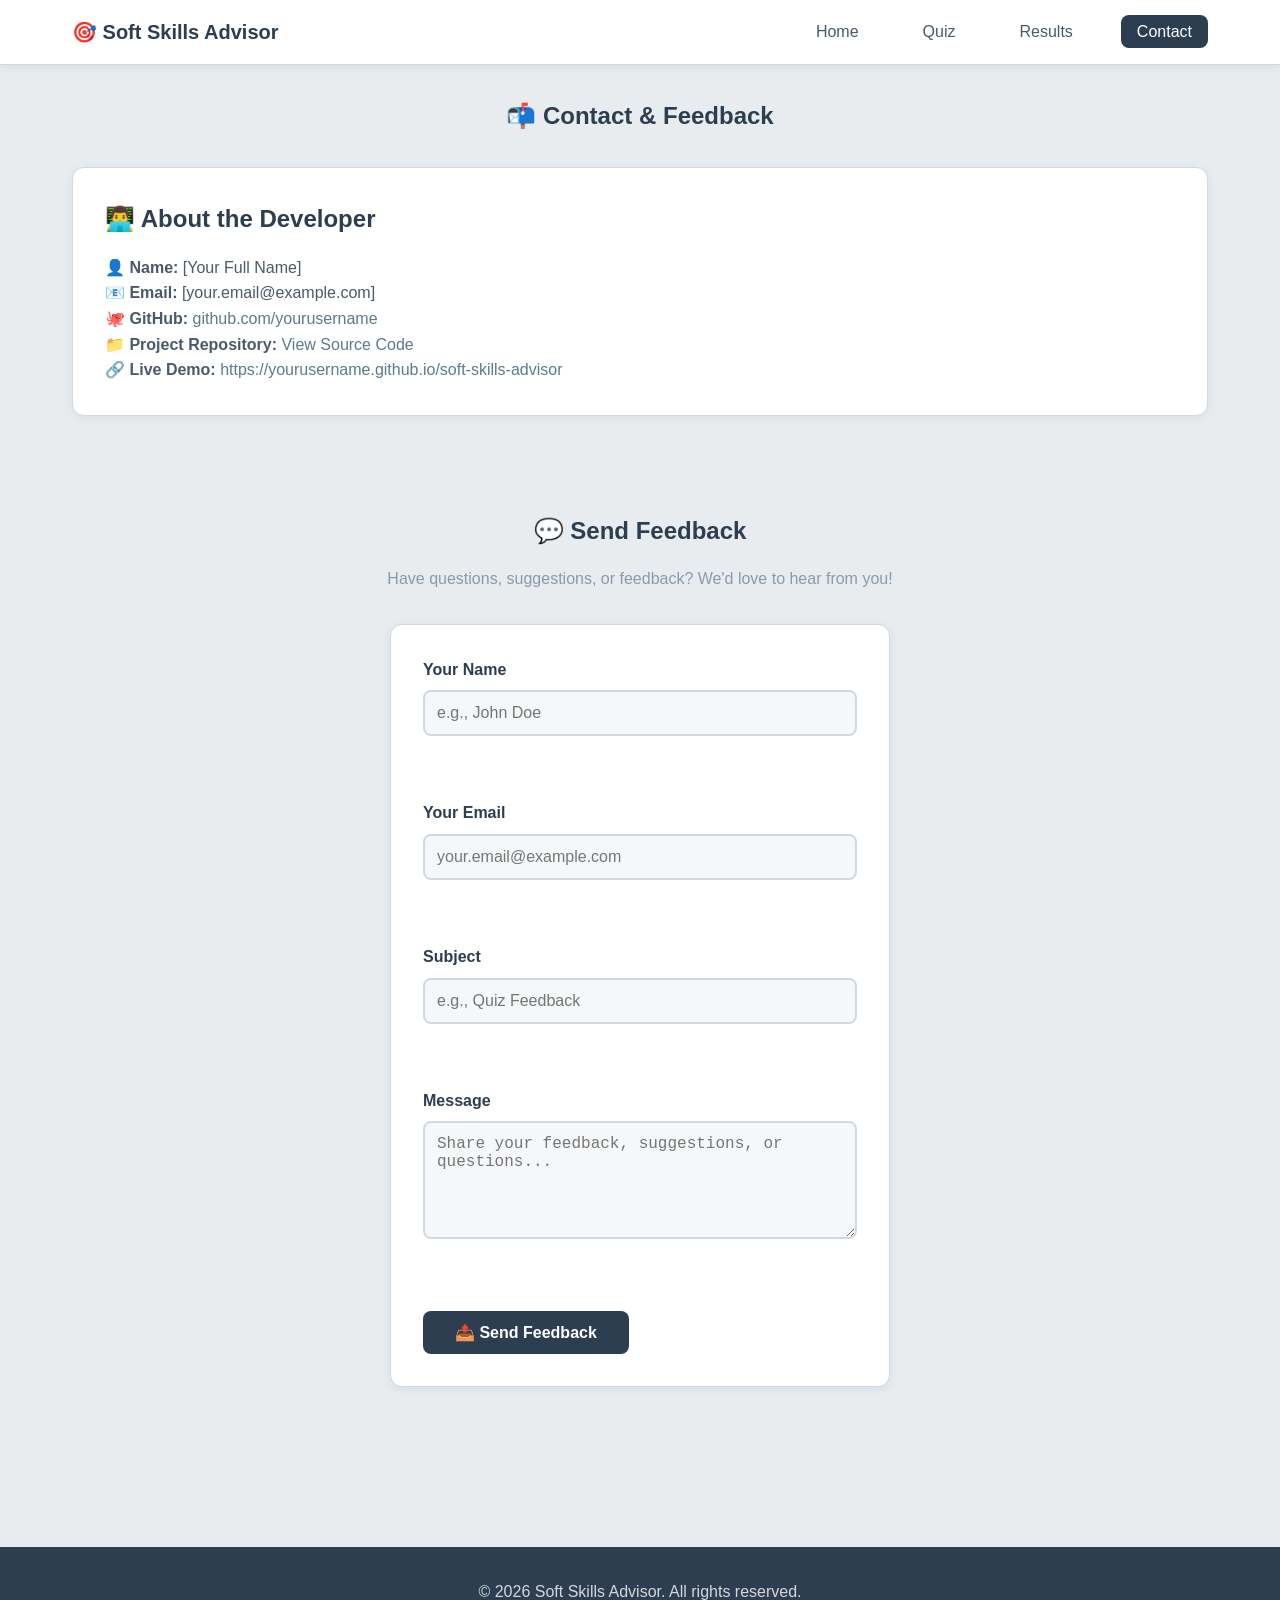
==== contact.html @ 24b96701 "Initial commit: Soft Skills Advisor" ====
<!DOCTYPE html>
<html lang="en">
<head>
    <meta charset="UTF-8">
    <meta name="viewport" content="width=device-width, initial-scale=1.0">
    <title>Contact & Feedback</title>
    <link rel="stylesheet" href="css/styles.css">
</head>
<body>
    <!-- ============================================
    NAVIGATION
    ============================================ -->
    <nav class="navbar">
        <div class="container">
            <div class="nav-brand">
                <span class="brand">🎯 Soft Skills Advisor</span>
            </div>
            <ul class="nav-menu">
                <li><a href="index.html">Home</a></li>
                <li><a href="quiz.html">Quiz</a></li>
                <li><a href="results.html">Results</a></li>
                <li><a href="contact.html" class="active">Contact</a></li>
            </ul>
        </div>
    </nav>

    <!-- ============================================
    MAIN CONTACT CONTENT
    ============================================ -->
    <main>
        <section class="contact-container">
            <div class="container">
                <h1>📬 Contact & Feedback</h1>
                
                <!-- Author Information -->
                <div class="author-info">
                    <h2>👨‍💻 About the Developer</h2>
                    <p><strong>👤 Name:</strong> [Your Full Name]</p>
                    <p><strong>📧 Email:</strong> [your.email@example.com]</p>
                    <p><strong>🐙 GitHub:</strong> <a href="https://github.com/yourusername" target="_blank">github.com/yourusername</a></p>
                    <p><strong>📁 Project Repository:</strong> <a href="https://github.com/yourusername/soft-skills-advisor" target="_blank">View Source Code</a></p>
                    <p><strong>🔗 Live Demo:</strong> <a href="https://yourusername.github.io/soft-skills-advisor" target="_blank">https://yourusername.github.io/soft-skills-advisor</a></p>
                </div>

                <!-- Contact Form -->
                <div class="contact-form">
                    <h2>💬 Send Feedback</h2>
                    <p>Have questions, suggestions, or feedback? We'd love to hear from you!</p>
                    
                    <form id="contactForm" novalidate>
                        <!-- Name -->
                        <div class="form-group">
                            <label for="contactName">Your Name</label>
                            <input type="text" id="contactName" name="contactName" placeholder="e.g., John Doe" required>
                            <small class="error-message" id="contactNameError"></small>
                        </div>

                        <!-- Email -->
                        <div class="form-group">
                            <label for="contactEmail">Your Email</label>
                            <input type="email" id="contactEmail" name="contactEmail" placeholder="your.email@example.com" required>
                            <small class="error-message" id="contactEmailError"></small>
                        </div>

                        <!-- Subject -->
                        <div class="form-group">
                            <label for="contactSubject">Subject</label>
                            <input type="text" id="contactSubject" name="contactSubject" placeholder="e.g., Quiz Feedback" required>
                            <small class="error-message" id="contactSubjectError"></small>
                        </div>

                        <!-- Message -->
                        <div class="form-group">
                            <label for="contactMessage">Message</label>
                            <textarea id="contactMessage" name="contactMessage" rows="5" placeholder="Share your feedback, suggestions, or questions..." required></textarea>
                            <small class="error-message" id="contactMessageError"></small>
                        </div>

                        <button type="submit" class="btn-primary">📤 Send Feedback</button>
                    </form>
                </div>
            </div>
        </section>
    </main>

    <!-- ============================================
    FOOTER
    ============================================ -->
    <footer>
        <div class="container">
            <p>&copy; 2026 Soft Skills Advisor. All rights reserved.</p>
        </div>
    </footer>

    <!-- ============================================
    SCRIPTS
    ============================================ -->
    <script src="js/main.js"></script>
    <script src="js/validation.js"></script>
</body>
</html>
---- css/styles.css ----
/* ============================================
   GLOBAL RESET & VARIABLES
   ============================================ */

* {
    margin: 0;
    padding: 0;
    box-sizing: border-box;
}

:root {
    /* Primary Colors - Grey Scale */
    --primary: #5B7B8A;          /* Soft blue-grey accent */
    --primary-dark: #4A6A7A;     /* Darker accent */
    --primary-light: #7B9BAA;    /* Lighter accent */
    
    /* Greys */
    --grey-dark: #2C3E50;        /* Darkest grey */
    --grey-medium: #6B7B8D;      /* Mid grey */
    --grey-light: #A8B8C8;       /* Light grey */
    --grey-lighter: #D5DDE5;     /* Very light grey */
    --grey-bg: #E8ECEF;          /* Background grey */
    --grey-border: #D0D8E0;      /* Border grey */
    
    /* White */
    --white: #FFFFFF;
    --white-smoke: #F5F7F9;
    
    /* Text Colors */
    --text-dark: #2C3E50;        /* Dark text */
    --text-medium: #4A5A6A;      /* Medium text */
    --text-light: #8A9AA8;       /* Light text */
    --text-white: #FFFFFF;
    
    /* Status Colors */
    --success: #5D8A7A;          /* Muted green */
    --success-bg: #E8F0ED;
    --error: #C47A7A;            /* Muted red */
    --error-bg: #F5ECEC;
    --warning: #B8986A;          /* Muted orange */
    --warning-bg: #F5F0E8;
    
    /* Spacing */
    --spacing-xs: 0.5rem;
    --spacing-sm: 1rem;
    --spacing-md: 2rem;
    --spacing-lg: 4rem;
    
    /* Border Radius */
    --radius: 8px;
    --radius-lg: 12px;
    
    /* Shadows - Grey based */
    --shadow: 0 2px 8px rgba(44, 62, 80, 0.08);
    --shadow-hover: 0 4px 16px rgba(44, 62, 80, 0.12);
    --shadow-lg: 0 8px 32px rgba(44, 62, 80, 0.15);
    
    /* Transitions */
    --transition: all 0.3s ease;
}

/* ============================================
   TYPOGRAPHY & BODY
   ============================================ */

body {
    font-family: -apple-system, BlinkMacSystemFont, 'Segoe UI', Roboto, Oxygen, Ubuntu, sans-serif;
    line-height: 1.6;
    color: var(--text-medium);
    background-color: var(--grey-bg);
}

.container {
    max-width: 1200px;
    margin: 0 auto;
    padding: 0 var(--spacing-md);
}

/* ============================================
   NAVIGATION
   ============================================ */

.navbar {
    background-color: var(--white);
    box-shadow: var(--shadow);
    padding: var(--spacing-sm) 0;
    position: sticky;
    top: 0;
    z-index: 1000;
    border-bottom: 1px solid var(--grey-border);
}

.navbar .container {
    display: flex;
    justify-content: space-between;
    align-items: center;
}

.nav-brand .brand {
    font-size: 1.25rem;
    font-weight: 700;
    color: var(--grey-dark);
}

.nav-brand .brand span {
    color: var(--primary);
}

.nav-menu {
    display: flex;
    list-style: none;
    gap: var(--spacing-md);
}

.nav-menu a {
    text-decoration: none;
    color: var(--text-medium);
    font-weight: 500;
    padding: var(--spacing-xs) var(--spacing-sm);
    border-radius: var(--radius);
    transition: var(--transition);
}

.nav-menu a:hover {
    background-color: var(--grey-bg);
    color: var(--grey-dark);
}

.nav-menu a.active {
    background-color: var(--grey-dark);
    color: var(--text-white);
}

/* ============================================
   BUTTONS
   ============================================ */

.btn-primary,
.btn-secondary,
.btn-success {
    display: inline-block;
    padding: 0.75rem 2rem;
    border: none;
    border-radius: var(--radius);
    font-size: 1rem;
    font-weight: 600;
    cursor: pointer;
    transition: var(--transition);
    text-decoration: none;
}

.btn-primary {
    background-color: var(--grey-dark);
    color: var(--text-white);
}

.btn-primary:hover {
    background-color: var(--primary-dark);
    transform: translateY(-2px);
    box-shadow: var(--shadow-hover);
}

.btn-secondary {
    background-color: var(--white);
    color: var(--text-medium);
    border: 2px solid var(--grey-border);
}

.btn-secondary:hover {
    background-color: var(--grey-bg);
    border-color: var(--grey-medium);
}

.btn-success {
    background-color: var(--success);
    color: var(--text-white);
}

.btn-success:hover {
    opacity: 0.9;
    transform: translateY(-2px);
}

/* ============================================
   HERO SECTION - Dark Grey
   ============================================ */

.hero {
    padding: var(--spacing-lg) 0;
    text-align: center;
    background: linear-gradient(135deg, var(--grey-dark) 0%, #3A4A5A 100%);
    color: var(--text-white);
    border-radius: 0 0 50px 50px;
}

.hero h1 {
    font-size: 2.5rem;
    margin-bottom: var(--spacing-sm);
    font-weight: 700;
}

.hero p {
    font-size: 1.2rem;
    max-width: 600px;
    margin: 0 auto var(--spacing-md);
    opacity: 0.85;
    color: var(--grey-lighter);
}

.hero .btn-primary {
    background-color: var(--white);
    color: var(--grey-dark);
}

.hero .btn-primary:hover {
    background-color: var(--grey-lighter);
    transform: translateY(-2px);
}

/* ============================================
   FEATURES / CARDS
   ============================================ */

.features {
    padding: var(--spacing-lg) 0;
}

.features h2 {
    text-align: center;
    margin-bottom: var(--spacing-md);
    color: var(--text-dark);
}

.feature-grid {
    display: grid;
    grid-template-columns: repeat(auto-fit, minmax(200px, 1fr));
    gap: var(--spacing-md);
}

.feature-card {
    background: var(--white);
    padding: var(--spacing-md);
    border-radius: var(--radius-lg);
    text-align: center;
    box-shadow: var(--shadow);
    transition: var(--transition);
    border: 1px solid var(--grey-border);
}

.feature-card:hover {
    transform: translateY(-5px);
    box-shadow: var(--shadow-hover);
    border-color: var(--primary-light);
}

.feature-card .icon {
    font-size: 2.5rem;
    display: block;
    margin-bottom: var(--spacing-xs);
}

.feature-card h3 {
    margin-bottom: var(--spacing-xs);
    color: var(--text-dark);
}

.feature-card p {
    color: var(--text-light);
    font-size: 0.9rem;
}

/* ============================================
   FORMS - Grey & White
   ============================================ */

.registration,
.contact-form {
    padding: var(--spacing-lg) 0;
}

.registration h2,
.contact-form h2 {
    text-align: center;
    margin-bottom: var(--spacing-sm);
    color: var(--text-dark);
}

.registration p,
.contact-form p {
    text-align: center;
    color: var(--text-light);
    margin-bottom: var(--spacing-md);
}

form {
    max-width: 500px;
    margin: 0 auto;
    background: var(--white);
    padding: var(--spacing-md);
    border-radius: var(--radius-lg);
    box-shadow: var(--shadow);
    border: 1px solid var(--grey-border);
}

.form-group {
    margin-bottom: var(--spacing-md);
}

.form-group label {
    display: block;
    font-weight: 600;
    margin-bottom: var(--spacing-xs);
    color: var(--text-dark);
}

.form-group input,
.form-group textarea,
.form-group select {
    width: 100%;
    padding: 0.75rem;
    border: 2px solid var(--grey-border);
    border-radius: var(--radius);
    font-size: 1rem;
    transition: var(--transition);
    background: var(--white-smoke);
    color: var(--text-dark);
}

.form-group input:focus,
.form-group textarea:focus {
    outline: none;
    border-color: var(--primary);
    background: var(--white);
    box-shadow: 0 0 0 3px rgba(91, 123, 138, 0.1);
}

/* Validation States */
.form-group input.is-valid {
    border-color: var(--success);
    background-color: var(--success-bg);
}

.form-group input.is-invalid {
    border-color: var(--error);
    background-color: var(--error-bg);
}

.error-message {
    display: block;
    margin-top: var(--spacing-xs);
    color: var(--error);
    font-size: 0.875rem;
    min-height: 1.5rem;
}

/* ============================================
   QUIZ - Grey Theme
   ============================================ */

.quiz-container {
    padding: var(--spacing-md) 0;
}

.quiz-header {
    background: var(--white);
    padding: var(--spacing-md);
    border-radius: var(--radius-lg);
    box-shadow: var(--shadow);
    margin-bottom: var(--spacing-md);
    border: 1px solid var(--grey-border);
}

.quiz-header h1 {
    text-align: center;
    margin-bottom: var(--spacing-sm);
    color: var(--text-dark);
}

.quiz-meta {
    display: flex;
    justify-content: space-between;
    align-items: center;
    flex-wrap: wrap;
    gap: var(--spacing-sm);
}

.progress-container {
    flex: 1;
    min-width: 150px;
    height: 8px;
    background: var(--grey-lighter);
    border-radius: 4px;
    overflow: hidden;
}

.progress-bar {
    height: 100%;
    background: var(--primary);
    transition: width 0.5s ease;
    border-radius: 4px;
}

.timer-container {
    font-weight: 600;
    color: var(--text-dark);
}

.timer-display {
    color: var(--grey-dark);
    font-size: 1.2rem;
}

.timer-display.warning {
    color: var(--error);
    animation: pulse 1s ease-in-out infinite;
}

.question-counter {
    font-weight: 500;
    color: var(--text-light);
}

.question-card {
    background: var(--white);
    padding: var(--spacing-md);
    border-radius: var(--radius-lg);
    box-shadow: var(--shadow);
    margin-bottom: var(--spacing-md);
    border: 1px solid var(--grey-border);
}

.question-text {
    font-size: 1.3rem;
    margin-bottom: var(--spacing-md);
    color: var(--text-dark);
}

.options-container {
    display: flex;
    flex-direction: column;
    gap: var(--spacing-sm);
    margin-bottom: var(--spacing-md);
}

.option-item {
    padding: var(--spacing-sm);
    border: 2px solid var(--grey-border);
    border-radius: var(--radius);
    cursor: pointer;
    transition: var(--transition);
    background: var(--white-smoke);
    color: var(--text-medium);
}

.option-item:hover {
    border-color: var(--primary);
    background: var(--white);
}

.option-item.selected {
    border-color: var(--primary);
    background: var(--white);
    box-shadow: 0 0 0 3px rgba(91, 123, 138, 0.15);
}

.option-letter {
    font-weight: 700;
    color: var(--primary);
    margin-right: var(--spacing-sm);
}

.quiz-navigation {
    display: flex;
    gap: var(--spacing-sm);
    justify-content: center;
    flex-wrap: wrap;
}

/* ============================================
   RESULTS - Grey Theme
   ============================================ */

.results-container {
    padding: var(--spacing-md) 0;
}

.results-container h1 {
    text-align: center;
    margin-bottom: var(--spacing-md);
    color: var(--text-dark);
}

.student-info {
    background: var(--white);
    padding: var(--spacing-sm) var(--spacing-md);
    border-radius: var(--radius);
    box-shadow: var(--shadow);
    margin-bottom: var(--spacing-md);
    text-align: center;
    border: 1px solid var(--grey-border);
}

.student-info p {
    margin: var(--spacing-xs) 0;
    color: var(--text-medium);
}

.student-info strong {
    color: var(--text-dark);
}

.results-summary {
    display: grid;
    grid-template-columns: repeat(auto-fit, minmax(200px, 1fr));
    gap: var(--spacing-md);
    margin-bottom: var(--spacing-md);
}

.result-card {
    background: var(--white);
    padding: var(--spacing-sm);
    border-radius: var(--radius);
    box-shadow: var(--shadow);
    text-align: center;
    border: 1px solid var(--grey-border);
}

.result-card h3 {
    font-size: 0.9rem;
    color: var(--text-light);
    margin-bottom: var(--spacing-xs);
    text-transform: uppercase;
    letter-spacing: 0.5px;
}

.result-card .score {
    font-size: 2rem;
    font-weight: 700;
    color: var(--grey-dark);
    display: block;
    margin-bottom: var(--spacing-xs);
}

.score-bar {
    width: 100%;
    height: 8px;
    background: var(--grey-lighter);
    border-radius: 4px;
    overflow: hidden;
}

.score-fill {
    height: 100%;
    border-radius: 4px;
    transition: width 1s ease;
}

.chart-container {
    background: var(--white);
    padding: var(--spacing-md);
    border-radius: var(--radius-lg);
    box-shadow: var(--shadow);
    text-align: center;
    margin-bottom: var(--spacing-md);
    border: 1px solid var(--grey-border);
}

.chart-container h3 {
    margin-bottom: var(--spacing-sm);
    color: var(--text-dark);
}

#resultsChart {
    max-width: 100%;
    height: auto;
}

.recommendations {
    background: var(--white);
    padding: var(--spacing-md);
    border-radius: var(--radius-lg);
    box-shadow: var(--shadow);
    margin-bottom: var(--spacing-md);
    border: 1px solid var(--grey-border);
}

.recommendations h3 {
    margin-bottom: var(--spacing-sm);
    color: var(--text-dark);
}

.recommendation-item {
    padding: var(--spacing-sm);
    border-left: 4px solid var(--primary);
    margin-bottom: var(--spacing-sm);
    background: var(--white-smoke);
    border-radius: 0 var(--radius) var(--radius) 0;
}

.recommendation-item strong {
    color: var(--grey-dark);
}

.recommendation-item ol {
    margin-top: 0.5rem;
    padding-left: 1.5rem;
    color: var(--text-medium);
}

.action-buttons {
    display: flex;
    gap: var(--spacing-sm);
    justify-content: center;
    flex-wrap: wrap;
}

/* ============================================
   MEDIA SECTION - Grey Theme
   ============================================ */

.media-section {
    margin-top: var(--spacing-md);
}

.media-container {
    background: var(--white);
    padding: var(--spacing-md);
    border-radius: var(--radius-lg);
    box-shadow: var(--shadow);
    text-align: center;
    border: 1px solid var(--grey-border);
}

.media-container h3 {
    margin-bottom: var(--spacing-sm);
    color: var(--text-dark);
}

.media-container img,
.media-container video {
    max-width: 100%;
    border-radius: var(--radius);
    margin-bottom: var(--spacing-sm);
    border: 1px solid var(--grey-border);
}

.media-container audio {
    width: 100%;
    margin: var(--spacing-sm) 0;
}

/* Image Hotspots */
.hotspot-container {
    position: relative;
    display: inline-block;
}

.hotspot-container img {
    display: block;
}

.hotspot {
    position: absolute;
    width: 36px;
    height: 36px;
    border-radius: 50%;
    background: rgba(44, 62, 80, 0.75);
    border: 3px solid var(--white);
    cursor: pointer;
    transition: var(--transition);
    display: flex;
    align-items: center;
    justify-content: center;
    color: var(--text-white);
    font-weight: 700;
    font-size: 0.8rem;
    transform: translate(-50%, -50%);
}

.hotspot:hover {
    transform: translate(-50%, -50%) scale(1.15);
    background: rgba(91, 123, 138, 0.9);
    box-shadow: 0 0 24px rgba(91, 123, 138, 0.4);
}

.hotspot.selected {
    background: var(--success);
    border-color: var(--success);
}

/* Media Controls */
.media-controls {
    display: flex;
    gap: var(--spacing-sm);
    justify-content: center;
    margin: var(--spacing-sm) 0;
    flex-wrap: wrap;
}

.media-controls button {
    padding: 0.5rem 1.5rem;
    border: none;
    border-radius: var(--radius);
    cursor: pointer;
    font-weight: 600;
    transition: var(--transition);
}

.media-controls .play-btn {
    background: var(--grey-dark);
    color: var(--text-white);
}

.media-controls .play-btn:hover {
    background: var(--primary);
}

.media-controls .pause-btn {
    background: var(--warning);
    color: var(--text-white);
}

.media-controls .pause-btn:hover {
    opacity: 0.9;
}

.media-controls .replay-btn {
    background: var(--grey-medium);
    color: var(--text-white);
}

.media-controls .replay-btn:hover {
    background: var(--grey-dark);
}

/* ============================================
   CONTACT - Grey Theme
   ============================================ */

.contact-container {
    padding: var(--spacing-md) 0;
}

.contact-container h1 {
    text-align: center;
    margin-bottom: var(--spacing-md);
    color: var(--text-dark);
}

.author-info {
    background: var(--white);
    padding: var(--spacing-md);
    border-radius: var(--radius-lg);
    box-shadow: var(--shadow);
    margin-bottom: var(--spacing-md);
    border: 1px solid var(--grey-border);
}

.author-info h2 {
    margin-bottom: var(--spacing-sm);
    color: var(--text-dark);
}

.author-info p {
    color: var(--text-medium);
}

.author-info a {
    color: var(--primary);
    text-decoration: none;
}

.author-info a:hover {
    text-decoration: underline;
    color: var(--grey-dark);
}

/* ============================================
   FOOTER - Dark Grey
   ============================================ */

footer {
    background: var(--grey-dark);
    color: var(--text-white);
    padding: var(--spacing-md) 0;
    margin-top: var(--spacing-lg);
    text-align: center;
}

footer p {
    opacity: 0.8;
}

/* ============================================
   NOTIFICATIONS - Grey Theme
   ============================================ */

.notification {
    position: fixed;
    top: 20px;
    right: 20px;
    padding: 1rem 2rem;
    border-radius: var(--radius);
    color: var(--text-white);
    font-weight: 600;
    z-index: 9999;
    animation: slideIn 0.3s ease;
    box-shadow: var(--shadow-lg);
}

.notification-success {
    background: var(--success);
}

.notification-error {
    background: var(--error);
}

.notification-info {
    background: var(--primary);
}

/* Animations */
@keyframes slideIn {
    from {
        transform: translateX(100%);
        opacity: 0;
    }
    to {
        transform: translateX(0);
        opacity: 1;
    }
}

@keyframes slideOut {
    from {
        transform: translateX(0);
        opacity: 1;
    }
    to {
        transform: translateX(100%);
        opacity: 0;
    }
}

@keyframes pulse {
    0%, 100% { opacity: 1; }
    50% { opacity: 0.5; }
}

/* ============================================
   RESPONSIVE DESIGN
   ============================================ */

@media (max-width: 768px) {
    .navbar .container {
        flex-direction: column;
        gap: var(--spacing-sm);
    }
    
    .nav-menu {
        flex-wrap: wrap;
        justify-content: center;
        gap: var(--spacing-xs);
    }
    
    .hero h1 {
        font-size: 1.8rem;
    }
    
    .hero p {
        font-size: 1rem;
    }
    
    .quiz-meta {
        flex-direction: column;
        align-items: stretch;
        gap: var(--spacing-xs);
    }
    
    .results-summary {
        grid-template-columns: 1fr 1fr;
    }
    
    .hotspot {
        width: 28px;
        height: 28px;
        font-size: 0.7rem;
    }
}

@media (max-width: 480px) {
    .container {
        padding: 0 var(--spacing-sm);
    }
    
    .feature-grid {
        grid-template-columns: 1fr;
    }
    
    .results-summary {
        grid-template-columns: 1fr;
    }
    
    .btn-primary,
    .btn-secondary,
    .btn-success {
        padding: 0.5rem 1rem;
        font-size: 0.9rem;
    }
    
    .hotspot {
        width: 24px;
        height: 24px;
        font-size: 0.6rem;
    }
}
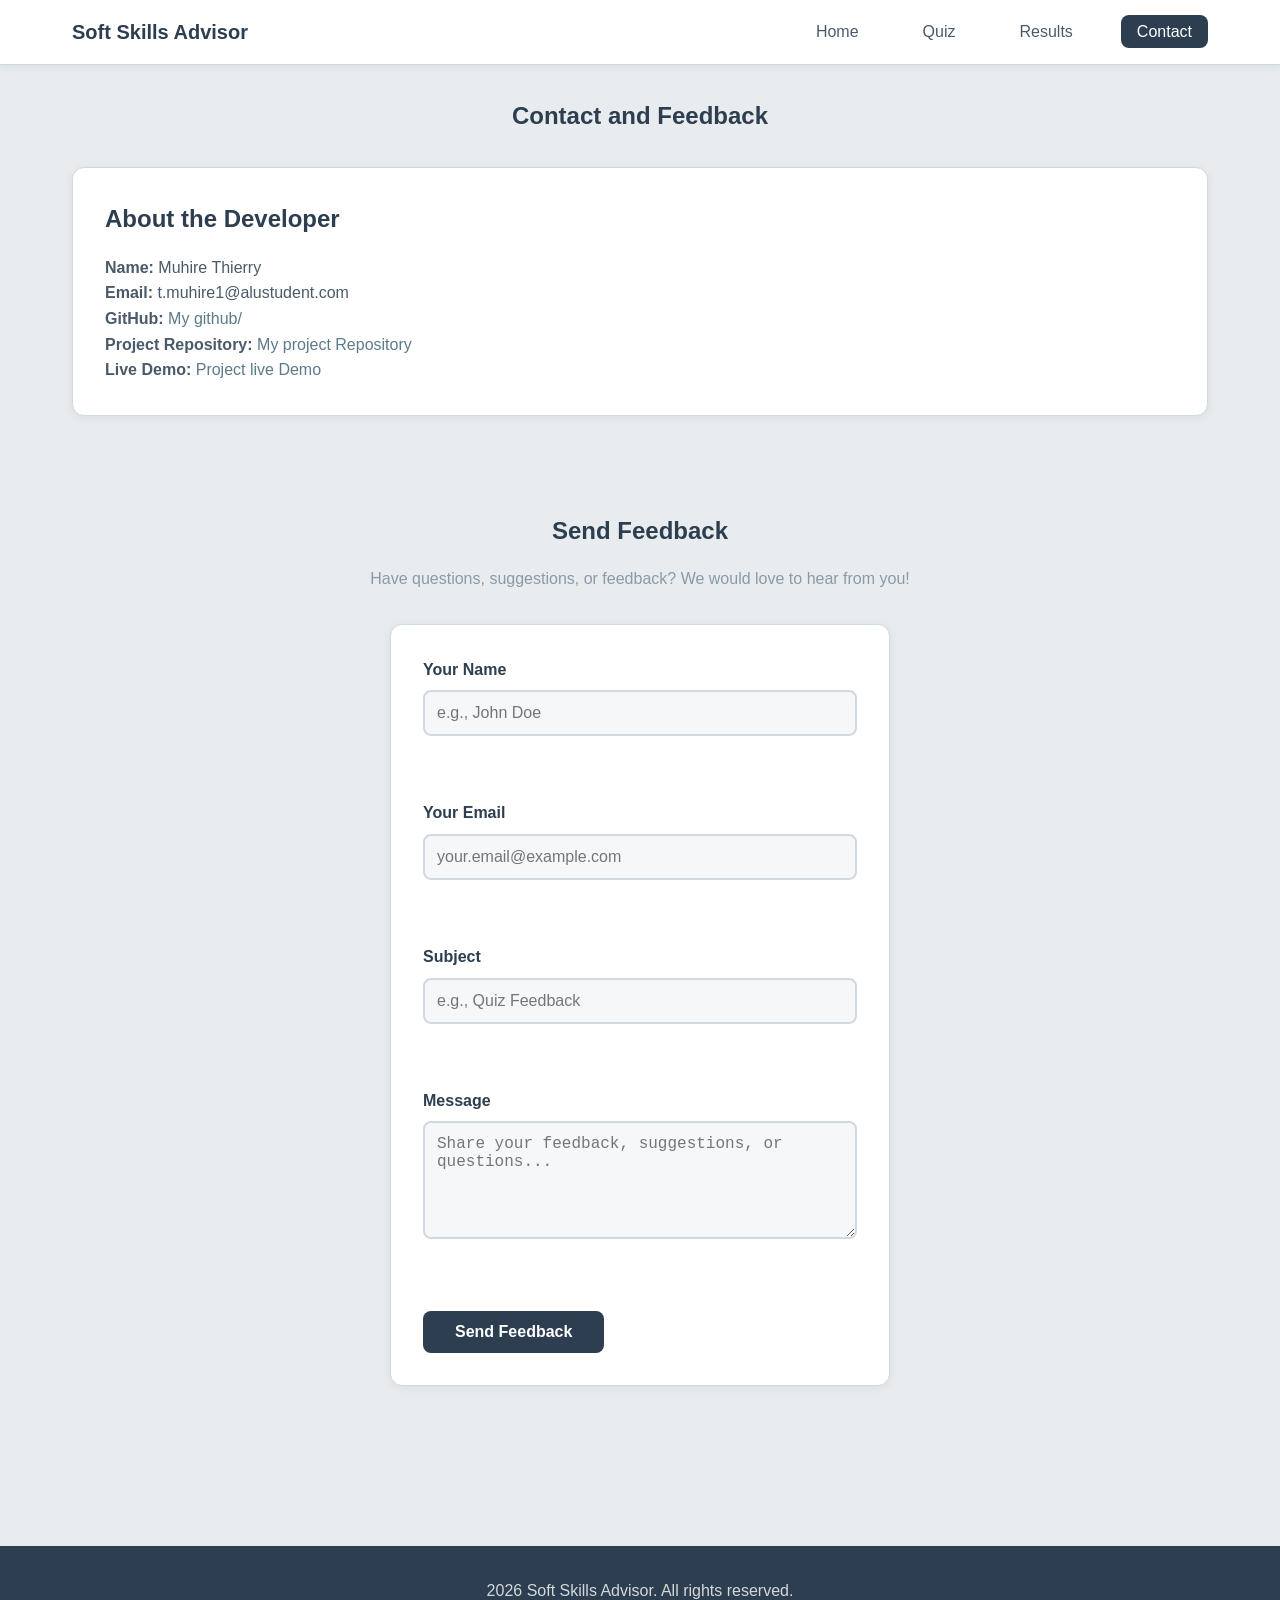
==== commit f3325952: "Initial commit for summative project" ====
--- a/contact.html
+++ b/contact.html
@@ -3,7 +3,7 @@
 <head>
     <meta charset="UTF-8">
     <meta name="viewport" content="width=device-width, initial-scale=1.0">
-    <title>Contact & Feedback</title>
+    <title>Contact and Feedback</title>
     <link rel="stylesheet" href="css/styles.css">
 </head>
 <body>
@@ -13,7 +13,7 @@
     <nav class="navbar">
         <div class="container">
             <div class="nav-brand">
-                <span class="brand">🎯 Soft Skills Advisor</span>
+                <span class="brand">Soft Skills Advisor</span>
             </div>
             <ul class="nav-menu">
                 <li><a href="index.html">Home</a></li>
@@ -30,22 +30,22 @@
     <main>
         <section class="contact-container">
             <div class="container">
-                <h1>📬 Contact & Feedback</h1>
+                <h1>Contact and Feedback</h1>
                 
                 <!-- Author Information -->
                 <div class="author-info">
-                    <h2>👨‍💻 About the Developer</h2>
-                    <p><strong>👤 Name:</strong> [Your Full Name]</p>
-                    <p><strong>📧 Email:</strong> [your.email@example.com]</p>
-                    <p><strong>🐙 GitHub:</strong> <a href="https://github.com/yourusername" target="_blank">github.com/yourusername</a></p>
-                    <p><strong>📁 Project Repository:</strong> <a href="https://github.com/yourusername/soft-skills-advisor" target="_blank">View Source Code</a></p>
-                    <p><strong>🔗 Live Demo:</strong> <a href="https://yourusername.github.io/soft-skills-advisor" target="_blank">https://yourusername.github.io/soft-skills-advisor</a></p>
+                    <h2>About the Developer</h2>
+                    <p><strong>Name:</strong> Muhire Thierry</p>
+                    <p><strong>Email:</strong> t.muhire1@alustudent.com</p>
+                    <p><strong>GitHub:</strong> <a href="https://github.com/thierry183" target="_blank">My github/</a></p>
+                    <p><strong>Project Repository:</strong> <a href="https://github.com/thierry183/soft-skills-advisor.git" target="_blank">My project Repository</a></p>
+                    <p><strong>Live Demo:</strong> <a href="https://thierry183.github.io/soft-skills-advisor" target="_blank">Project live Demo</a></p>
                 </div>
 
                 <!-- Contact Form -->
                 <div class="contact-form">
-                    <h2>💬 Send Feedback</h2>
-                    <p>Have questions, suggestions, or feedback? We'd love to hear from you!</p>
+                    <h2>Send Feedback</h2>
+                    <p>Have questions, suggestions, or feedback? We would love to hear from you!</p>
                     
                     <form id="contactForm" novalidate>
                         <!-- Name -->
@@ -76,7 +76,7 @@
                             <small class="error-message" id="contactMessageError"></small>
                         </div>
 
-                        <button type="submit" class="btn-primary">📤 Send Feedback</button>
+                        <button type="submit" class="btn-primary">Send Feedback</button>
                     </form>
                 </div>
             </div>
@@ -88,7 +88,7 @@
     ============================================ -->
     <footer>
         <div class="container">
-            <p>&copy; 2026 Soft Skills Advisor. All rights reserved.</p>
+            <p>2026 Soft Skills Advisor. All rights reserved.</p>
         </div>
     </footer>
 
--- a/css/styles.css
+++ b/css/styles.css
@@ -1,7 +1,9 @@
-
-
-/* ============================================
-   GLOBAL RESET & VARIABLES
+/* ============================================
+   GREY AND WHITE THEME - Clean Version
+   ============================================ */
+
+/* ============================================
+   GLOBAL RESET AND VARIABLES
    ============================================ */
 
 * {
@@ -12,34 +14,34 @@
 
 :root {
     /* Primary Colors - Grey Scale */
-    --primary: #5B7B8A;          /* Soft blue-grey accent */
-    --primary-dark: #4A6A7A;     /* Darker accent */
-    --primary-light: #7B9BAA;    /* Lighter accent */
+    --primary: #5B7B8A;
+    --primary-dark: #4A6A7A;
+    --primary-light: #7B9BAA;
     
     /* Greys */
-    --grey-dark: #2C3E50;        /* Darkest grey */
-    --grey-medium: #6B7B8D;      /* Mid grey */
-    --grey-light: #A8B8C8;       /* Light grey */
-    --grey-lighter: #D5DDE5;     /* Very light grey */
-    --grey-bg: #E8ECEF;          /* Background grey */
-    --grey-border: #D0D8E0;      /* Border grey */
+    --grey-dark: #2C3E50;
+    --grey-medium: #6B7B8D;
+    --grey-light: #A8B8C8;
+    --grey-lighter: #D5DDE5;
+    --grey-bg: #E8ECEF;
+    --grey-border: #D0D8E0;
     
     /* White */
     --white: #FFFFFF;
     --white-smoke: #F5F7F9;
     
     /* Text Colors */
-    --text-dark: #2C3E50;        /* Dark text */
-    --text-medium: #4A5A6A;      /* Medium text */
-    --text-light: #8A9AA8;       /* Light text */
+    --text-dark: #2C3E50;
+    --text-medium: #4A5A6A;
+    --text-light: #8A9AA8;
     --text-white: #FFFFFF;
     
     /* Status Colors */
-    --success: #5D8A7A;          /* Muted green */
+    --success: #5D8A7A;
     --success-bg: #E8F0ED;
-    --error: #C47A7A;            /* Muted red */
+    --error: #C47A7A;
     --error-bg: #F5ECEC;
-    --warning: #B8986A;          /* Muted orange */
+    --warning: #B8986A;
     --warning-bg: #F5F0E8;
     
     /* Spacing */
@@ -52,7 +54,7 @@
     --radius: 8px;
     --radius-lg: 12px;
     
-    /* Shadows - Grey based */
+    /* Shadows */
     --shadow: 0 2px 8px rgba(44, 62, 80, 0.08);
     --shadow-hover: 0 4px 16px rgba(44, 62, 80, 0.12);
     --shadow-lg: 0 8px 32px rgba(44, 62, 80, 0.15);
@@ -62,7 +64,7 @@
 }
 
 /* ============================================
-   TYPOGRAPHY & BODY
+   TYPOGRAPHY AND BODY
    ============================================ */
 
 body {
@@ -102,10 +104,6 @@
     font-size: 1.25rem;
     font-weight: 700;
     color: var(--grey-dark);
-}
-
-.nav-brand .brand span {
-    color: var(--primary);
 }
 
 .nav-menu {
@@ -184,7 +182,7 @@
 }
 
 /* ============================================
-   HERO SECTION - Dark Grey
+   HERO SECTION
    ============================================ */
 
 .hero {
@@ -257,6 +255,8 @@
 
 .feature-card .icon {
     font-size: 2.5rem;
+    font-weight: 700;
+    color: var(--primary);
     display: block;
     margin-bottom: var(--spacing-xs);
 }
@@ -272,7 +272,7 @@
 }
 
 /* ============================================
-   FORMS - Grey & White
+   FORMS
    ============================================ */
 
 .registration,
@@ -347,16 +347,29 @@
     background-color: var(--error-bg);
 }
 
+/* ============================================
+   ERROR MESSAGE - DARK GREY AND READABLE
+   ============================================ */
+
 .error-message {
     display: block;
     margin-top: var(--spacing-xs);
-    color: var(--error);
+    color: var(--grey-dark);
     font-size: 0.875rem;
     min-height: 1.5rem;
-}
-
-/* ============================================
-   QUIZ - Grey Theme
+    font-weight: 500;
+}
+
+.error-message.valid {
+    color: var(--success);
+}
+
+.form-group input.is-invalid + .error-message {
+    color: var(--grey-dark);
+}
+
+/* ============================================
+   QUIZ
    ============================================ */
 
 .quiz-container {
@@ -479,7 +492,7 @@
 }
 
 /* ============================================
-   RESULTS - Grey Theme
+   RESULTS
    ============================================ */
 
 .results-container {
@@ -617,7 +630,7 @@
 }
 
 /* ============================================
-   MEDIA SECTION - Grey Theme
+   MEDIA SECTION
    ============================================ */
 
 .media-section {
@@ -736,7 +749,7 @@
 }
 
 /* ============================================
-   CONTACT - Grey Theme
+   CONTACT
    ============================================ */
 
 .contact-container {
@@ -778,7 +791,7 @@
 }
 
 /* ============================================
-   FOOTER - Dark Grey
+   FOOTER
    ============================================ */
 
 footer {
@@ -794,7 +807,7 @@
 }
 
 /* ============================================
-   NOTIFICATIONS - Grey Theme
+   NOTIFICATIONS - WITH DARK GREY BORDER
    ============================================ */
 
 .notification {
@@ -808,21 +821,30 @@
     z-index: 9999;
     animation: slideIn 0.3s ease;
     box-shadow: var(--shadow-lg);
+    border: 3px solid var(--grey-dark);
+    max-width: 400px;
+    min-width: 250px;
 }
 
 .notification-success {
     background: var(--success);
+    border-color: var(--grey-dark);
 }
 
 .notification-error {
     background: var(--error);
+    border-color: var(--grey-dark);
 }
 
 .notification-info {
     background: var(--primary);
-}
-
-/* Animations */
+    border-color: var(--grey-dark);
+}
+
+/* ============================================
+   ANIMATIONS
+   ============================================ */
+
 @keyframes slideIn {
     from {
         transform: translateX(100%);
@@ -916,4 +938,13 @@
         height: 24px;
         font-size: 0.6rem;
     }
+    
+    .notification {
+        top: 10px;
+        right: 10px;
+        left: 10px;
+        padding: 0.8rem 1.2rem;
+        font-size: 0.9rem;
+        min-width: auto;
+    }
 }
